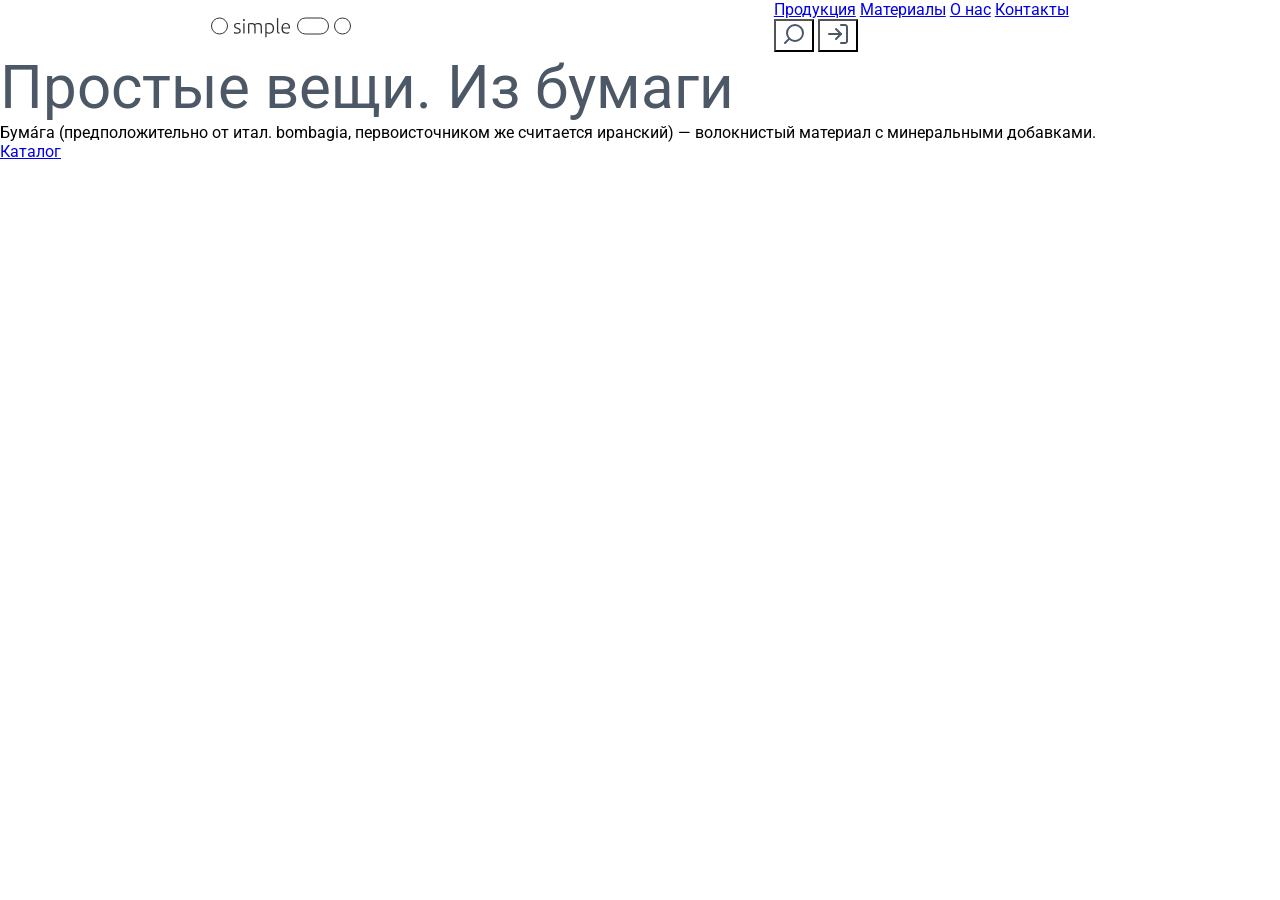
==== index.html @ f47d574d "laba2" ====
<!DOCTYPE html>
<html lang="ru">
<head>
    <meta charset="UTF-8">
    <meta name="viewport" content="width=device-width, initial-scale=1.0">
    <link rel="preconnect" href="https://fonts.googleapis.com">
    <link rel="preconnect" href="https://fonts.gstatic.com" crossorigin>
    <link href="https://fonts.googleapis.com/css2?family=Roboto:ital,wght@0,100..900;1,100..900&display=swap" rel="stylesheet">
    <link rel="stylesheet" href="style.css">
    <title>Simple</title>
</head>
<body>
    <header class="container">
        <img src="assets/simplelogo.svg" alt="Simple logo" class="header-logo">
        <div class="header-right">
            <div class="header-links">
                <a href="/">Продукция</a>
                <a href="/">Материалы</a>            
                <a href="/">О нас</a>            
                <a href="/">Контакты</a>
            </div>
            <div class="header-buttons">
                <button class="header-button">
                    <span>
                        <img src="assets/Search.svg" alt="search">
                    </span>
                </button>
                <button class="header-button">
                    <span>
                        <img src="assets/log_in.svg" alt="Log in">
                    </span>
                </button>                
            </div>
        </div>  
    </header>

    <main>
        <section class="bumaga">
            <div class="bumaga-left">
                <h1>Простые вещи. Из бумаги</h1>
                <p class="bumaga-left-text">Бума́га (предположительно от итал. bombagia, первоисточником же считается иранский) — волокнистый материал с минеральными добавками. </p>
                <a href="/">Каталог</a>
            </div>

        </section>
    </main>
</body>
</html>
---- style.css ----
* {
    font-family: "Roboto", sans-serif;
    margin: 0 auto;
    font-weight: 400;
    background-color: #FFFFFF;
}


h1 {
    font-size: 60px;
    color: #4C5866;
}

h4 {
    font-size: 18px;
    font-weight: 500;
}

h2 {
    font-size: 40px;
}

h3 {
    font-size: 30px;
}

/*header*/

.header-logo{

}

.container{
    display: flex;
    align-items: center;
    justify-content: space-between;
}

.bumaga-left-text{
    
}
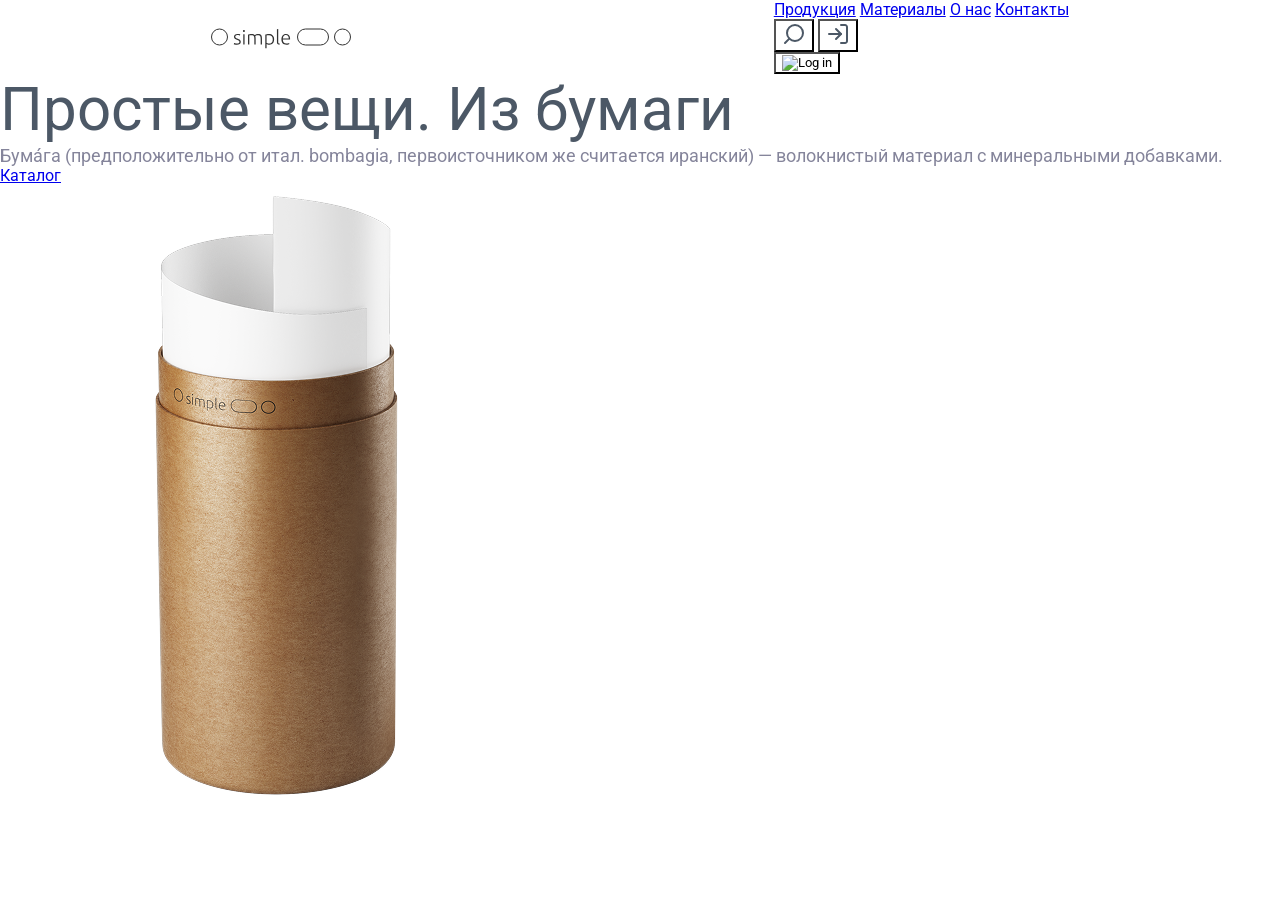
==== commit ef6ceaa6: "fgznrtsgfh" ====
--- a/index.html
+++ b/index.html
@@ -31,6 +31,11 @@
                     </span>
                 </button>                
             </div>
+            <button class="header-mobile-button">
+                <span>
+                    <img src="assets/list.svg" alt="Log in">
+                </span>                
+            </button>
         </div>  
     </header>
 
@@ -38,8 +43,11 @@
         <section class="bumaga">
             <div class="bumaga-left">
                 <h1>Простые вещи. Из бумаги</h1>
-                <p class="bumaga-left-text">Бума́га (предположительно от итал. bombagia, первоисточником же считается иранский) — волокнистый материал с минеральными добавками. </p>
+                <p class="bumaga-left-text text">Бума́га (предположительно от итал. bombagia, первоисточником же считается иранский) — волокнистый материал с минеральными добавками. </p>
                 <a href="/">Каталог</a>
+            </div>
+            <div class="bumaga-right">
+                <img src="assets/chmobumaga.png" alt="svertok">
             </div>
 
         </section>
--- a/style.css
+++ b/style.css
@@ -3,9 +3,13 @@
     margin: 0 auto;
     font-weight: 400;
     background-color: #FFFFFF;
+
 }
 
-
+.text{
+    font-size: 18px;
+    color: #85859B;        
+}
 h1 {
     font-size: 60px;
     color: #4C5866;
@@ -37,5 +41,5 @@
 }
 
 .bumaga-left-text{
-    
+
 }
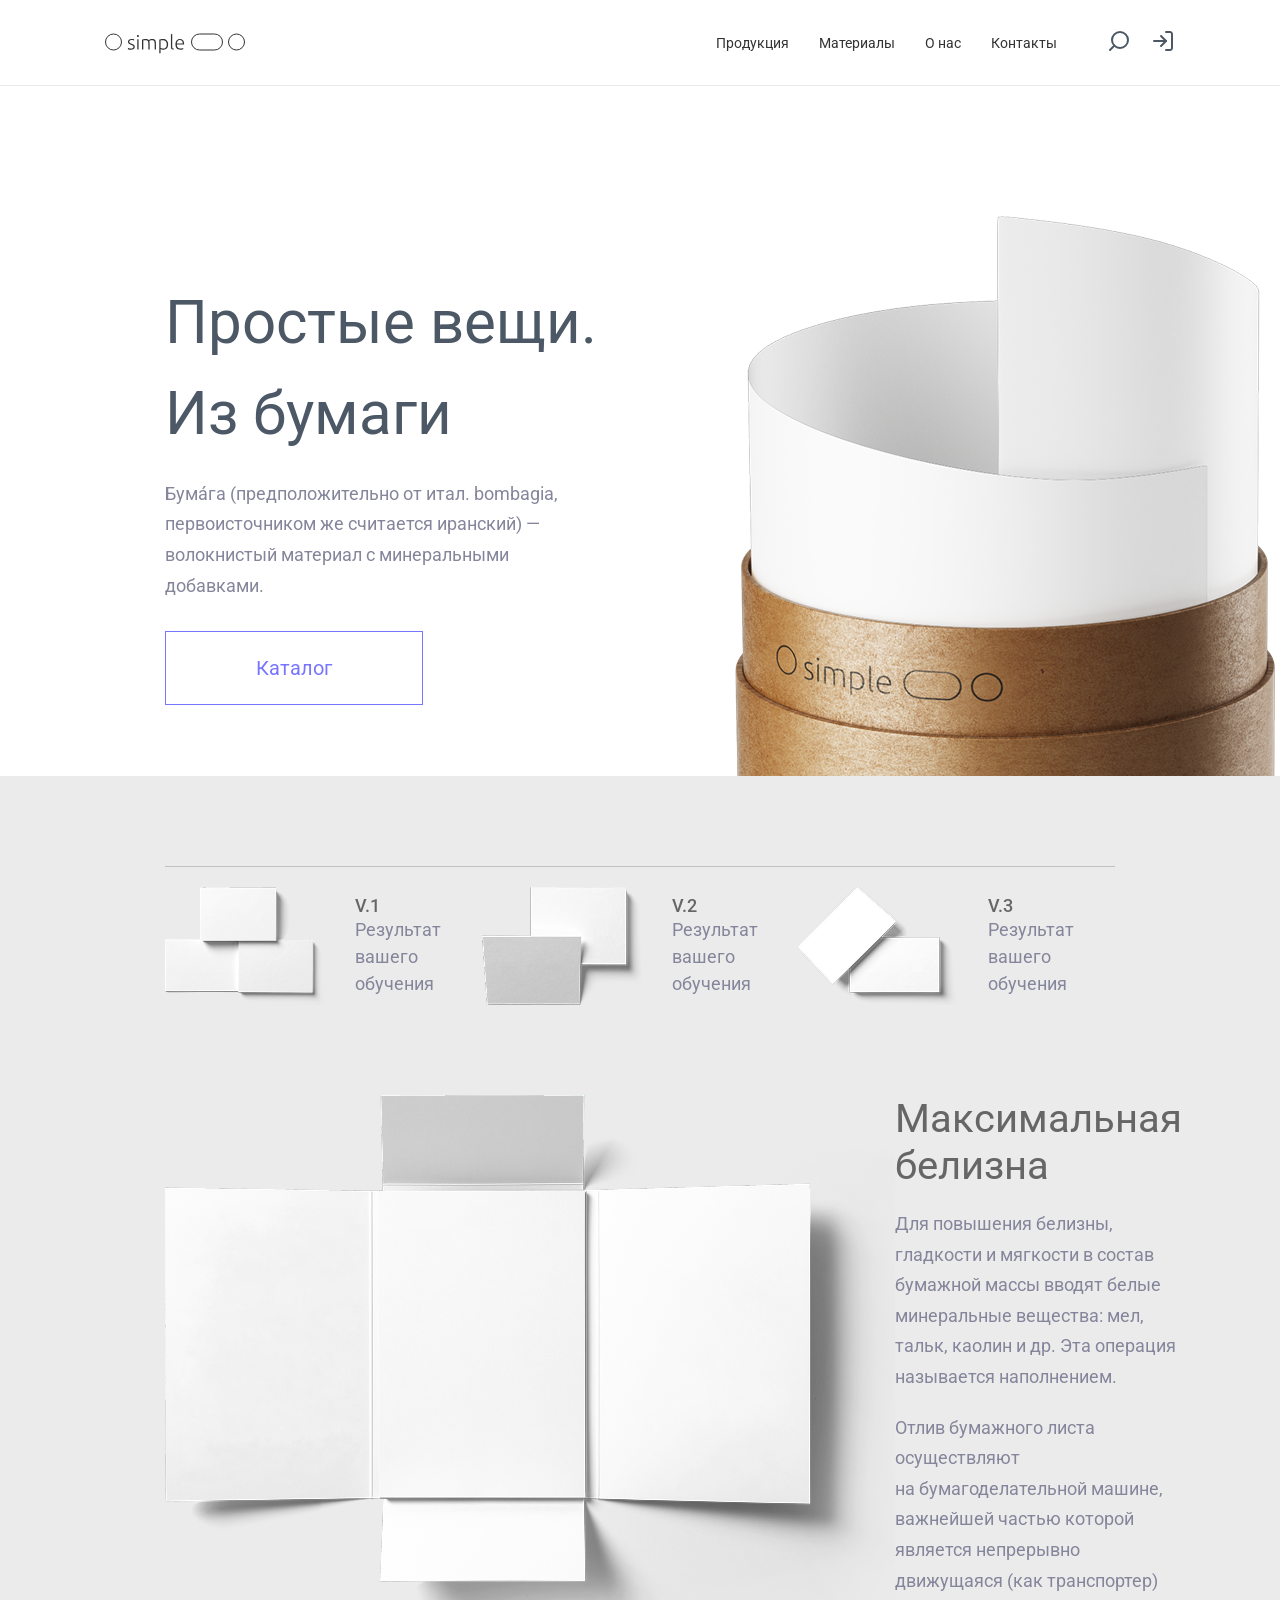
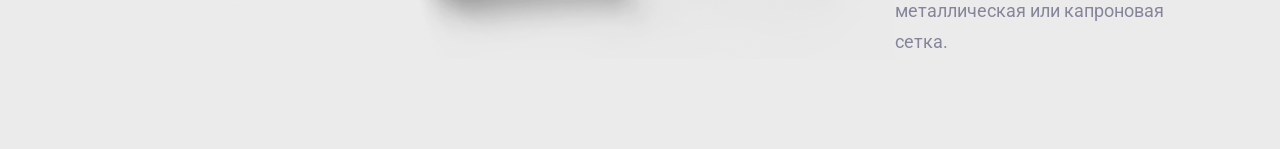
==== commit f6d59c54: "gfhfffjg" ====
--- a/index.html
+++ b/index.html
@@ -10,46 +10,78 @@
     <title>Simple</title>
 </head>
 <body>
-    <header class="container">
-        <img src="assets/simplelogo.svg" alt="Simple logo" class="header-logo">
-        <div class="header-right">
-            <div class="header-links">
-                <a href="/">Продукция</a>
-                <a href="/">Материалы</a>            
-                <a href="/">О нас</a>            
-                <a href="/">Контакты</a>
-            </div>
-            <div class="header-buttons">
-                <button class="header-button">
-                    <span>
-                        <img src="assets/Search.svg" alt="search">
-                    </span>
+    <header>
+        <div class="header container">
+            <img src="assets/simplelogo.svg" alt="Simple logo" class="header-logo">
+            <div class="header-right">
+                <nav class="header-links">
+                    <ul class="header-links-list">
+                        <li class="header-link"><a href="/">Продукция</a></li>
+                        <li class="header-link"><a href="/">Материалы</a> </li>           
+                        <li class="header-link"><a href="/">О нас</a></li>            
+                        <li class="header-link"><a href="/">Контакты</a> </li>                   
+                    </ul>
+                </nav>
+                <div class="header-buttons">
+                    <button class="header-button">
+                        <span><img src="assets/Search.svg" alt="search"></span>
+                    </button>
+                    <button class="header-button">
+                        <span><img src="assets/log_in.svg" alt="Log in"></span>
+                    </button>                
+                </div>
+                <button class="header-mobile-button">
+                    <span><img src="assets/list.svg" alt="Menu"></span>                
                 </button>
-                <button class="header-button">
-                    <span>
-                        <img src="assets/log_in.svg" alt="Log in">
-                    </span>
-                </button>                
-            </div>
-            <button class="header-mobile-button">
-                <span>
-                    <img src="assets/list.svg" alt="Log in">
-                </span>                
-            </button>
-        </div>  
+            </div>              
+        </div>
+
     </header>
 
     <main>
         <section class="bumaga">
             <div class="bumaga-left">
-                <h1>Простые вещи. Из бумаги</h1>
+                <h1>Простые вещи.<br> Из бумаги</h1>
                 <p class="bumaga-left-text text">Бума́га (предположительно от итал. bombagia, первоисточником же считается иранский) — волокнистый материал с минеральными добавками. </p>
-                <a href="/">Каталог</a>
+                <a href="/" class="fiol-button">Каталог</a>
             </div>
-            <div class="bumaga-right">
-                <img src="assets/chmobumaga.png" alt="svertok">
+            <div class="bumaga-right"></div>
+        </section>
+        <section class="belizna">
+            <div class="belizna-container">
+                <div class="belizna-results">
+                    <div class="belizna-result">
+                        <img src="assets/belizna_v1.png" alt="v1">
+                        <div class="belizna-result-text-block">
+                            <h4>V.1</h4>
+                            <p class="belizna-result-text text">Результат вашего обучения</p>
+                        </div>
+                    </div>
+                    <div class="belizna-result">
+                        <img src="assets/belizna_v2.png" alt="v2">
+                        <div class="belizna-result-text-block">
+                            <h4>V.2</h4>
+                            <p class="belizna-result-text text">Результат вашего обучения</p>
+                        </div>
+                    </div>                
+                    <div class="belizna-result">
+                        <img src="assets/belizna_v3.png" alt="v3">
+                        <div class="belizna-result-text-block">
+                            <h4>V.3</h4>
+                            <p class="belizna-result-text text">Результат вашего обучения</p>
+                        </div>
+                    </div>                    
+                </div>
+                <div class="belizna-bottom">
+                    <img src="assets/big_belizna.png" alt="folder">
+                    <div class="belizna-bottom-text-block">
+                        <h2>Максимальная белизна</h2>
+                        <p class="belizna-bottom-text text">Для повышения белизны, гладкости и мягкости в состав бумажной массы вводят белые минеральные вещества: мел, тальк, каолин и др. Эта операция называется наполнением.<br>
+                                                            Отлив бумажного листа осуществляют на бумагоделательной машине, важнейшей частью которой является непрерывно движущаяся (как транспортер) металлическая или капроновая сетка.
+                        </p>
+                    </div>
+                </div>
             </div>
-
         </section>
     </main>
 </body>
--- a/style.css
+++ b/style.css
@@ -1,14 +1,26 @@
 * {
     font-family: "Roboto", sans-serif;
-    margin: 0 auto;
     font-weight: 400;
-    background-color: #FFFFFF;
-
-}
-
+    box-sizing: border-box;
+    padding: 0;
+    margin: 0;
+}
+
+
+body {
+    background-color: #FFFFFF;    
+    overflow-x: hidden;
+}
+button{
+    cursor: pointer;
+}
 .text{
     font-size: 18px;
-    color: #85859B;        
+    color: #85859B;
+    line-height: 1.7;   
+}
+h1, h2, h3, h4{
+    color: #666666
 }
 h1 {
     font-size: 60px;
@@ -28,18 +40,350 @@
     font-size: 30px;
 }
 
+@media (max-width: 1110px) {
+    h1 {
+        font-size: 50px;
+    }
+
+    h4 {
+        font-size: 18px;
+        font-weight: 500;
+    }
+
+    h2 {
+        font-size: 30px;
+    }
+
+    h3 {
+        font-size: 30px;
+    }    
+}
+
+
+@media (max-width: 768px){
+    h1 {
+        font-size: 30px;
+    }
+
+    h4 {
+        font-size: 16px;
+    }
+
+    h2 {
+        font-size: 24px;
+    }
+
+    h3 {
+        font-size: 24px;
+    }
+    .text{
+        font-size: 16px;      
+    }
+}
+
 /*header*/
 
-.header-logo{
-
-}
-
-.container{
-    display: flex;
-    align-items: center;
-    justify-content: space-between;
+header {
+    width: 100%;
+    background-color: #ffffff;
+    border-bottom: 1px solid #EAEAEA; 
+}
+
+.header.container {
+    max-width: 1110px;
+    width: 100%;
+    margin: 0 auto;
+    padding: 29px 20px;
+    display: flex;
+    justify-content: space-between;
+    align-items: center;
+}
+
+.header-right {
+    display: flex;
+    align-items: center;
+    gap: 50px;
+}
+
+.header-links-list {
+    display: flex;
+    list-style: none;
+    gap: 30px;
+}
+
+.header-link a {
+    text-decoration: none;
+    color: #333333;
+    font-size: 14px;
+}
+
+.header-buttons {
+    display: flex;
+    gap: 20px;
+}
+
+.header-button, 
+.header-mobile-button {
+    background: none;
+    border: none;
+    padding: 0;
+}
+
+.header-mobile-button {
+    display: none;
+}
+
+
+
+
+@media (max-width: 1110px) {
+
+    .header.container {
+        display: grid;
+        grid-template-columns: 1fr; 
+        padding: 0;
+        gap: 0;
+    }
+
+    .header-logo {
+        grid-row: 1;
+        justify-self: start; 
+        padding: 15px 20px;
+    }
+
+    .header-right {
+        display: grid;
+        grid-template-columns: 1fr;
+        width: 100%;
+        gap: 0;
+    }
+    .header-buttons {
+        grid-row: 1;
+        position: absolute;
+        right: 20px;
+        top: 15px;
+        background: transparent;
+    }
+
+    .header-links {
+        grid-row: 2;
+        width: 100%;
+        padding: 15px 20px;
+        border-top: 1px solid #EAEAEA; 
+        border-bottom: 1px solid #EAEAEA; 
+    }
+
+    .header-links-list {
+        width: 100%;
+        display: flex;
+        justify-content: space-between; 
+        gap: 0; 
+    }
+}
+
+
+@media (max-width: 768px){
+    .header.container {
+        display: flex;
+        flex-direction: column;
+        padding: 0;
+        width: 100%;
+        max-width: 100%;
+    }
+
+    .header-logo {
+        display: block;
+        max-width: 140px;
+        width: 100%;
+        height: auto;
+        padding: 0;
+        margin: 15px auto;
+    }
+
+    .header-right {
+        display: flex;
+        width: 100%;
+        padding: 12px 20px; 
+        justify-content: space-between; 
+        align-items: center;
+        box-sizing: border-box;
+        border-top: 1px solid #EAEAEA; 
+        border-bottom: 1px solid #EAEAEA; 
+    }
+
+    .header-links {
+        display: none;
+    }
+
+    .header-mobile-button {
+        display: block;
+        order: 1; 
+    }
+
+    .header-buttons {
+        position: static;
+        display: flex;
+        gap: 20px;
+        order: 2;
+    }
+}
+
+.bumaga {
+    display: flex;
+    align-items: center;
+    justify-content: space-between;
+    max-width: 1440px;
+    margin: 0 auto;
+    padding: 130px 165px 0 165px;
+}
+
+.bumaga-left {
+    flex-shrink: 0;
+    max-width: 445px;
+    width: 100%;
+    display: flex;
+    flex-direction: column;
+    margin-right: 125px;
+}
+
+.bumaga-left h1{
+    margin-bottom: 30px;
+}
+
+h1 {
+    margin-bottom: 30px;
+}
+.fiol-button{
+    display: inline-block;
+    padding: 24px 90px;
+    border: 1px solid #7875FE;
+    color: #7875FE;
+    text-decoration: none;
+    font-size: 20px;
+    align-self: flex-start;
+}
+
+.bumaga-right {
+    width: 540px;
+    height: 560px;
+    flex-shrink: 0;
+    
+    background-image: url('assets/chmo.png');
 }
 
 .bumaga-left-text{
-
-}+    margin-bottom: 30px;
+}
+
+@media (max-width: 1110px) {
+    .bumaga {
+        max-width: 1110px;
+        padding: 60px 40px 0 40px;
+    }
+    .bumaga-left{
+        margin-right: 30px;
+    }
+    .bumaga-right{
+        width: 270px;
+        height: 410px;
+        background-size: 100%;
+    }
+}
+
+/*@media (max-width: 768px) {
+    .bumaga-right{
+        display: none;
+    }
+    .bumaga-left-text{
+        font-size: 14px;
+        margin: 15px 0 15px 0;
+
+    }
+    .bumaga .fiol-button{
+        width: 75%
+    }*/
+    
+.belizna{
+    background-color: #EBEBEB;
+    padding: 90px 165px;
+}
+
+.belizna-results{
+    display: flex;
+    align-items: center;
+    justify-content: space-between;
+    margin-bottom: 90px;
+}
+
+.belizna-result{
+    max-width: 350px;
+    width: 100%;
+    display: flex;
+    align-items: center;
+    justify-content: space-between;
+    padding-top: 20px;
+    border-top: 1px solid #C0C0C0;
+}
+
+.belizna-result-text-block{
+    margin-left: 30px;
+}
+
+.belizna-result-text{
+    line-height: 1.5
+}
+
+.belizna-bottom{
+    display: flex;
+    align-items: flex-start;
+    justify-content: space-between;
+}
+
+br {
+    content: "";
+    display: block;
+    margin-bottom: 20px;
+}
+
+.belizna-bottom-text-block h2{
+    margin-bottom: 20px;
+}
+
+.belizna-bottom-text-block{
+    width: 350px;
+}
+
+@media (max-width: 1110px) {
+    .belizna-result{
+        width: 210px;
+        flex-direction: column;        
+    }
+    .belizna-bottom img{
+        width: 50%;
+    }
+    .belizna{
+        padding: 60px 40px;
+    }
+}
+
+@media (max-width: 768px) {
+    .belizna-results{
+        flex-direction: column;
+    }
+    .belizna-result{
+        flex-direction: row;
+        width: 290px;
+    }
+    .belizna-result-text{
+        font-size: 16px;
+    }
+    .belizna-result img{
+        width: 80%;
+    }
+    .belizna-bottom img{
+        width: 40%;
+    }    
+    .belizna{
+        padding: 60px 15px;
+    }
+}
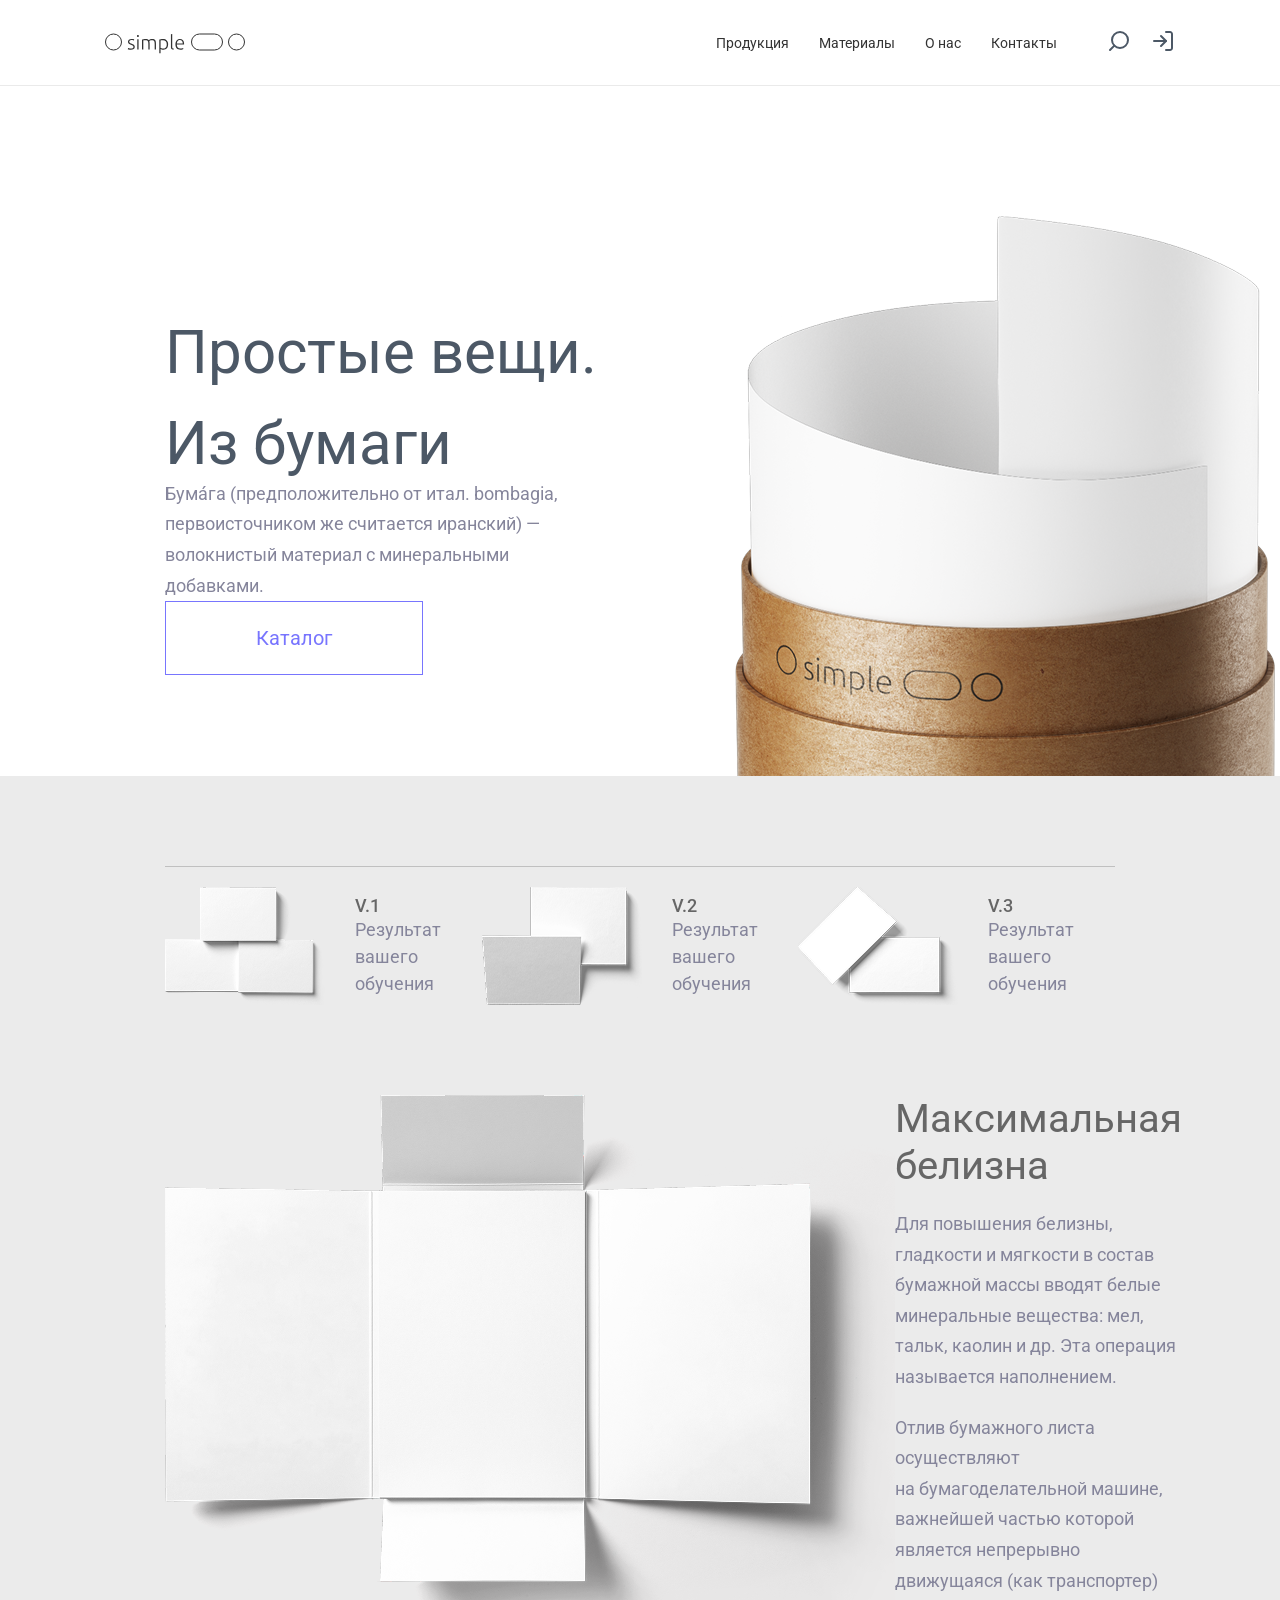
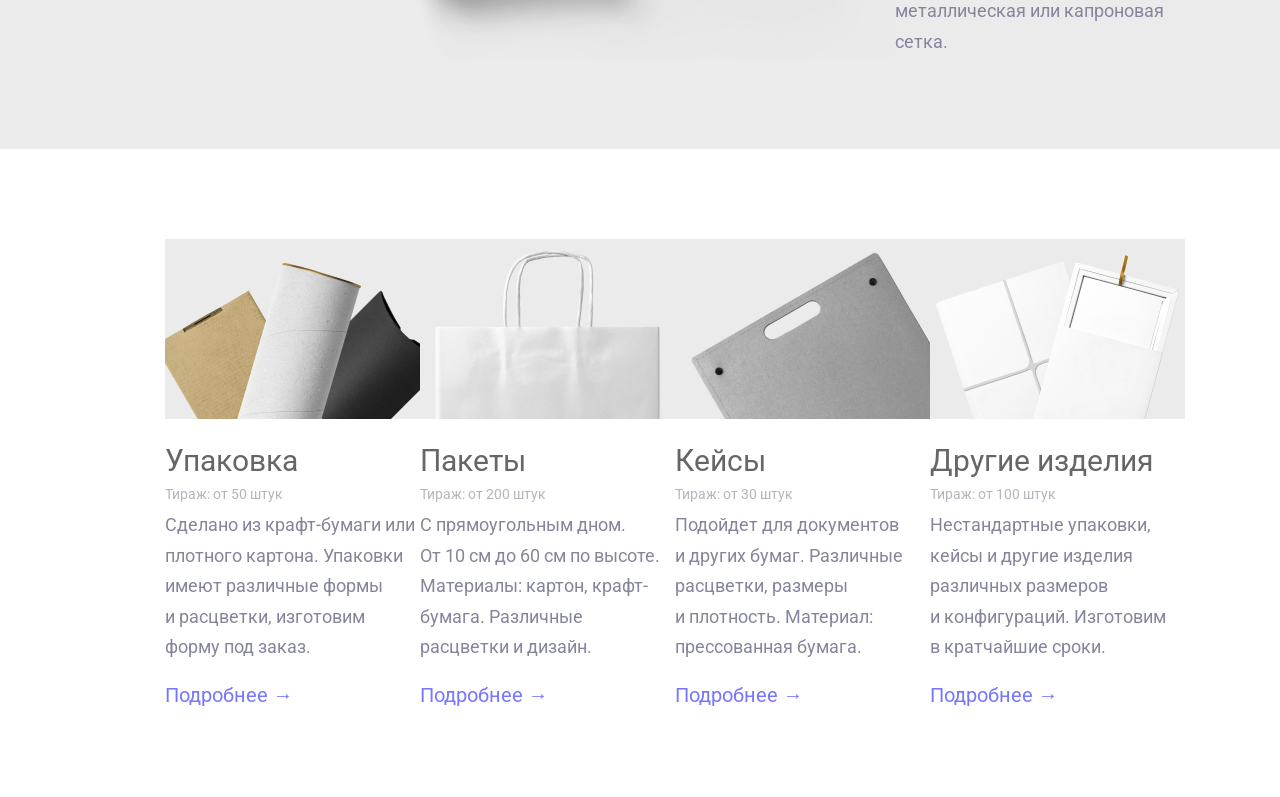
==== commit 3aed6c4f: "ergewhw" ====
--- a/index.html
+++ b/index.html
@@ -83,6 +83,56 @@
                 </div>
             </div>
         </section>
+        <section class="products">
+            <div class="product">
+                <img src="assets/product1.png" alt="Upakovka">
+                <h3>Упаковка</h3>
+                <span class="product-tirage">Тираж: от 50 штук</span>
+                <p class="product-text text">
+                    Сделано из крафт-бумаги или плотного картона. Упаковки имеют различные формы и расцветки, изготовим форму под заказ.
+                </p>
+                <a href="#" class="podrobnee">
+                    <span>Подробнее</span>
+                    <span class="arrow">&rarr;</span> 
+                </a>
+            </div>
+            <div class="product">
+                <img src="assets/product2.png" alt="Paket">
+                <h3>Пакеты</h3>
+                <span class="product-tirage">Тираж: от 200 штук</span>
+                <p class="product-text text">
+                    С прямоугольным дном. От 10 см до 60 см по высоте. Материалы: картон, крафт-бумага. Различные расцветки и дизайн.
+                </p>
+                <a href="#" class="podrobnee">
+                    <span>Подробнее</span>
+                    <span class="arrow">&rarr;</span> 
+                </a>
+            </div>
+            <div class="product">
+                <img src="assets/product3.png" alt="Cases">
+                <h3>Кейсы</h3>
+                <span class="product-tirage">Тираж: от 30 штук</span>
+                <p class="product-text text">
+                    Подойдет для документов и других бумаг. Различные расцветки, размеры и плотность. Материал: прессованная бумага.
+                </p>
+                <a href="#" class="podrobnee">
+                    <span>Подробнее</span>
+                    <span class="arrow">&rarr;</span> 
+                </a>
+            </div>
+            <div class="product">
+                <img src="assets/product4.png" alt="Drugie izdelia">
+                <h3>Другие изделия</h3>
+                <span class="product-tirage">Тираж: от 100 штук</span>
+                <p class="product-text text">
+                    Нестандартные упаковки, кейсы и другие изделия различных размеров и конфигураций. Изготовим в кратчайшие сроки.
+                </p>
+                <a href="#" class="podrobnee">
+                    <span>Подробнее</span>
+                    <span class="arrow">&rarr;</span> 
+                </a>
+            </div>            
+        </section>
     </main>
 </body>
 </html>
--- a/style.css
+++ b/style.css
@@ -14,6 +14,17 @@
 button{
     cursor: pointer;
 }
+
+.fiol-button{
+    padding: 24px 90px;
+    border: 1px solid #7875FE;
+    color: #7875FE;
+    text-decoration: none;
+    font-size: 20px;
+    display: flex;             
+    align-items: center;       
+    justify-content: center; 
+}
 .text{
     font-size: 18px;
     color: #85859B;
@@ -246,20 +257,8 @@
     margin-right: 125px;
 }
 
-.bumaga-left h1{
-    margin-bottom: 30px;
-}
-
-h1 {
-    margin-bottom: 30px;
-}
-.fiol-button{
-    display: inline-block;
-    padding: 24px 90px;
-    border: 1px solid #7875FE;
-    color: #7875FE;
-    text-decoration: none;
-    font-size: 20px;
+
+.bumaga-left .fiol-button{
     align-self: flex-start;
 }
 
@@ -272,7 +271,7 @@
 }
 
 .bumaga-left-text{
-    margin-bottom: 30px;
+    margin-bottom: 30px 0 30px 0;
 }
 
 @media (max-width: 1110px) {
@@ -290,19 +289,22 @@
     }
 }
 
-/*@media (max-width: 768px) {
+@media (max-width: 768px) {
+    .bumaga{
+        max-width: 768px;
+        padding: 50px 15px;
+    }
     .bumaga-right{
         display: none;
     }
     .bumaga-left-text{
         font-size: 14px;
-        margin: 15px 0 15px 0;
-
+        margin: 15px 0 20px 0;
     }
     .bumaga .fiol-button{
-        width: 75%
-    }*/
-    
+        width: 75%;
+    }
+}
 .belizna{
     background-color: #EBEBEB;
     padding: 90px 165px;
@@ -373,6 +375,7 @@
     .belizna-result{
         flex-direction: row;
         width: 290px;
+        margin-top: 20px;
     }
     .belizna-result-text{
         font-size: 16px;
@@ -387,3 +390,43 @@
         padding: 60px 15px;
     }
 }
+
+.products{
+    padding: 90px 165px;
+    display: flex;
+    align-items: center;
+    justify-content: space-between;
+    display: flex;
+    align-items: center;
+    justify-content: space-between;
+}
+
+.product{
+    width: 255px;
+}
+
+.product img{
+    margin-bottom: 20px;
+}
+
+.product-tirage{
+    display: block;
+    margin: 8px 0;
+    font-size: 14px;
+    color: #b5b5bd;
+}
+
+.product-text{
+    margin-bottom: 20px;
+}
+
+.podrobnee{
+    color: #7875FE;
+    text-decoration: none;
+    font-size: 20px;
+}
+
+@media (max-width: 1110px) {
+    
+}
+
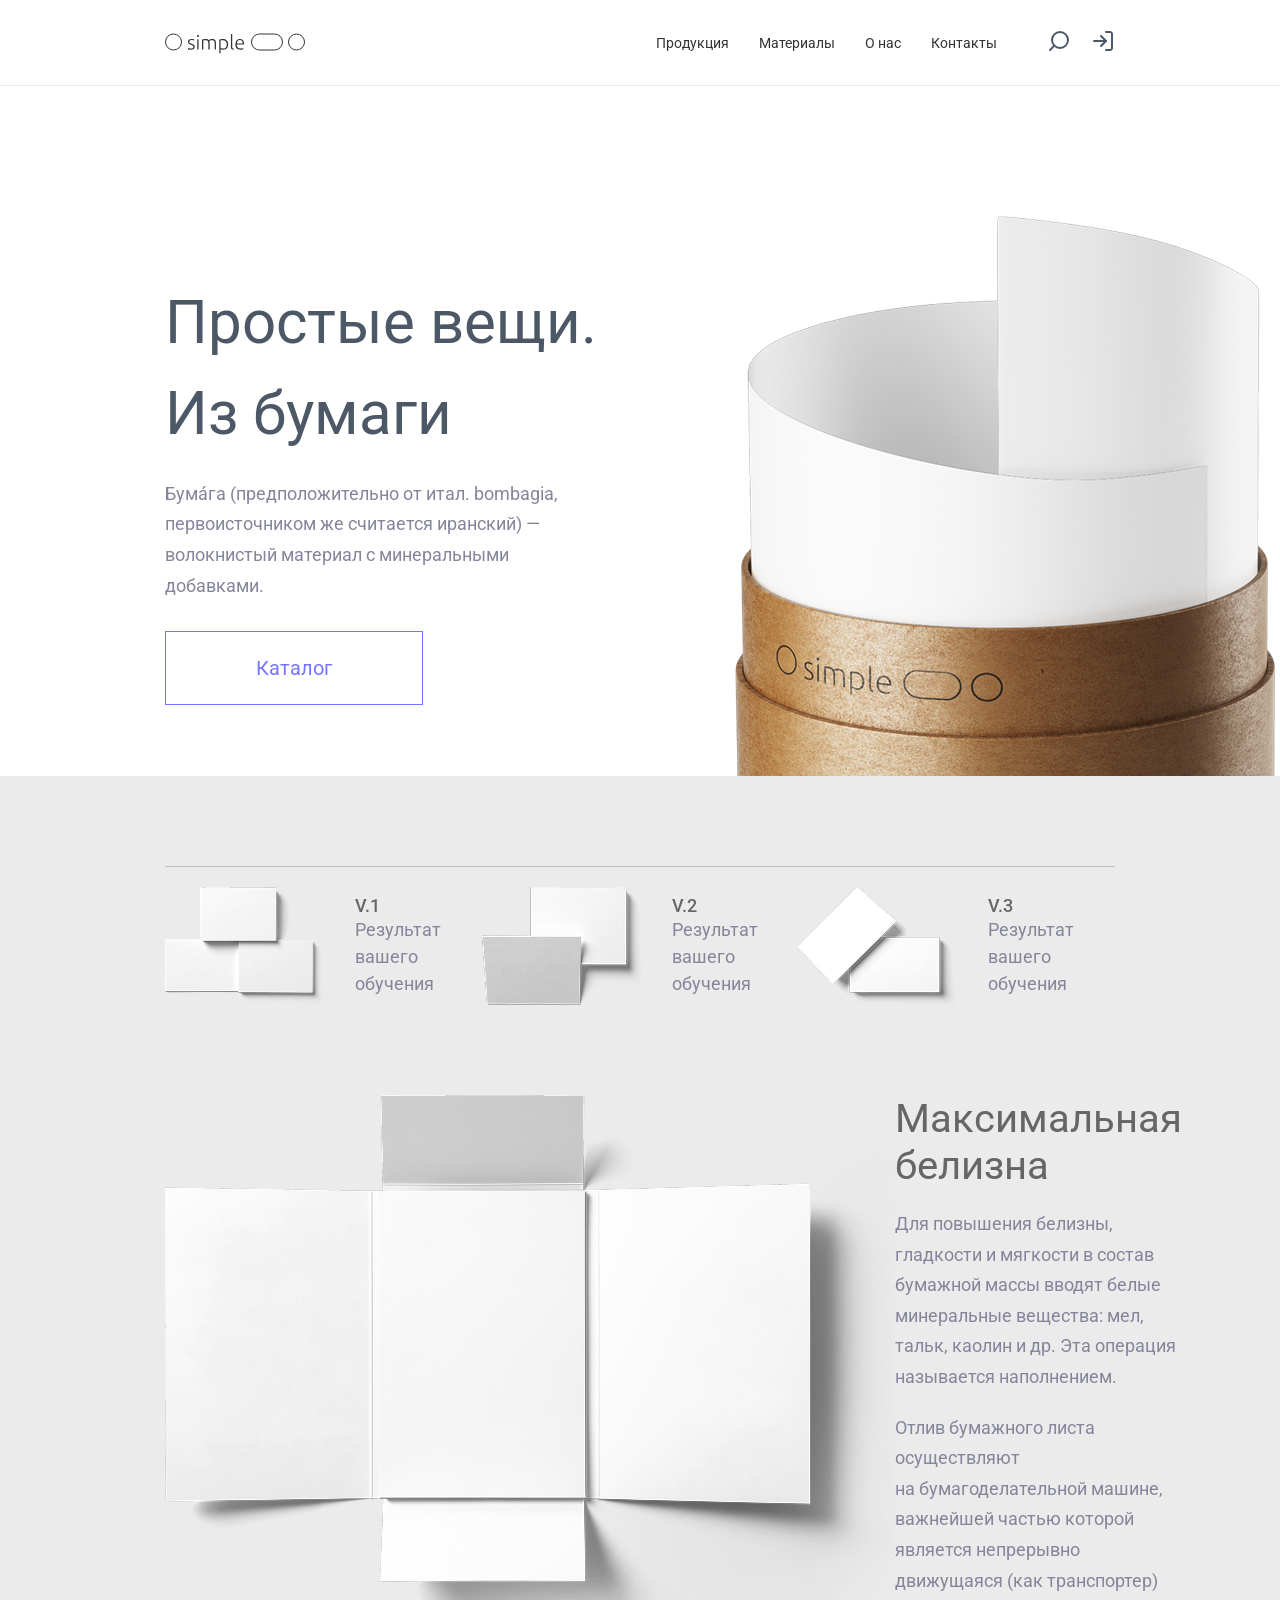
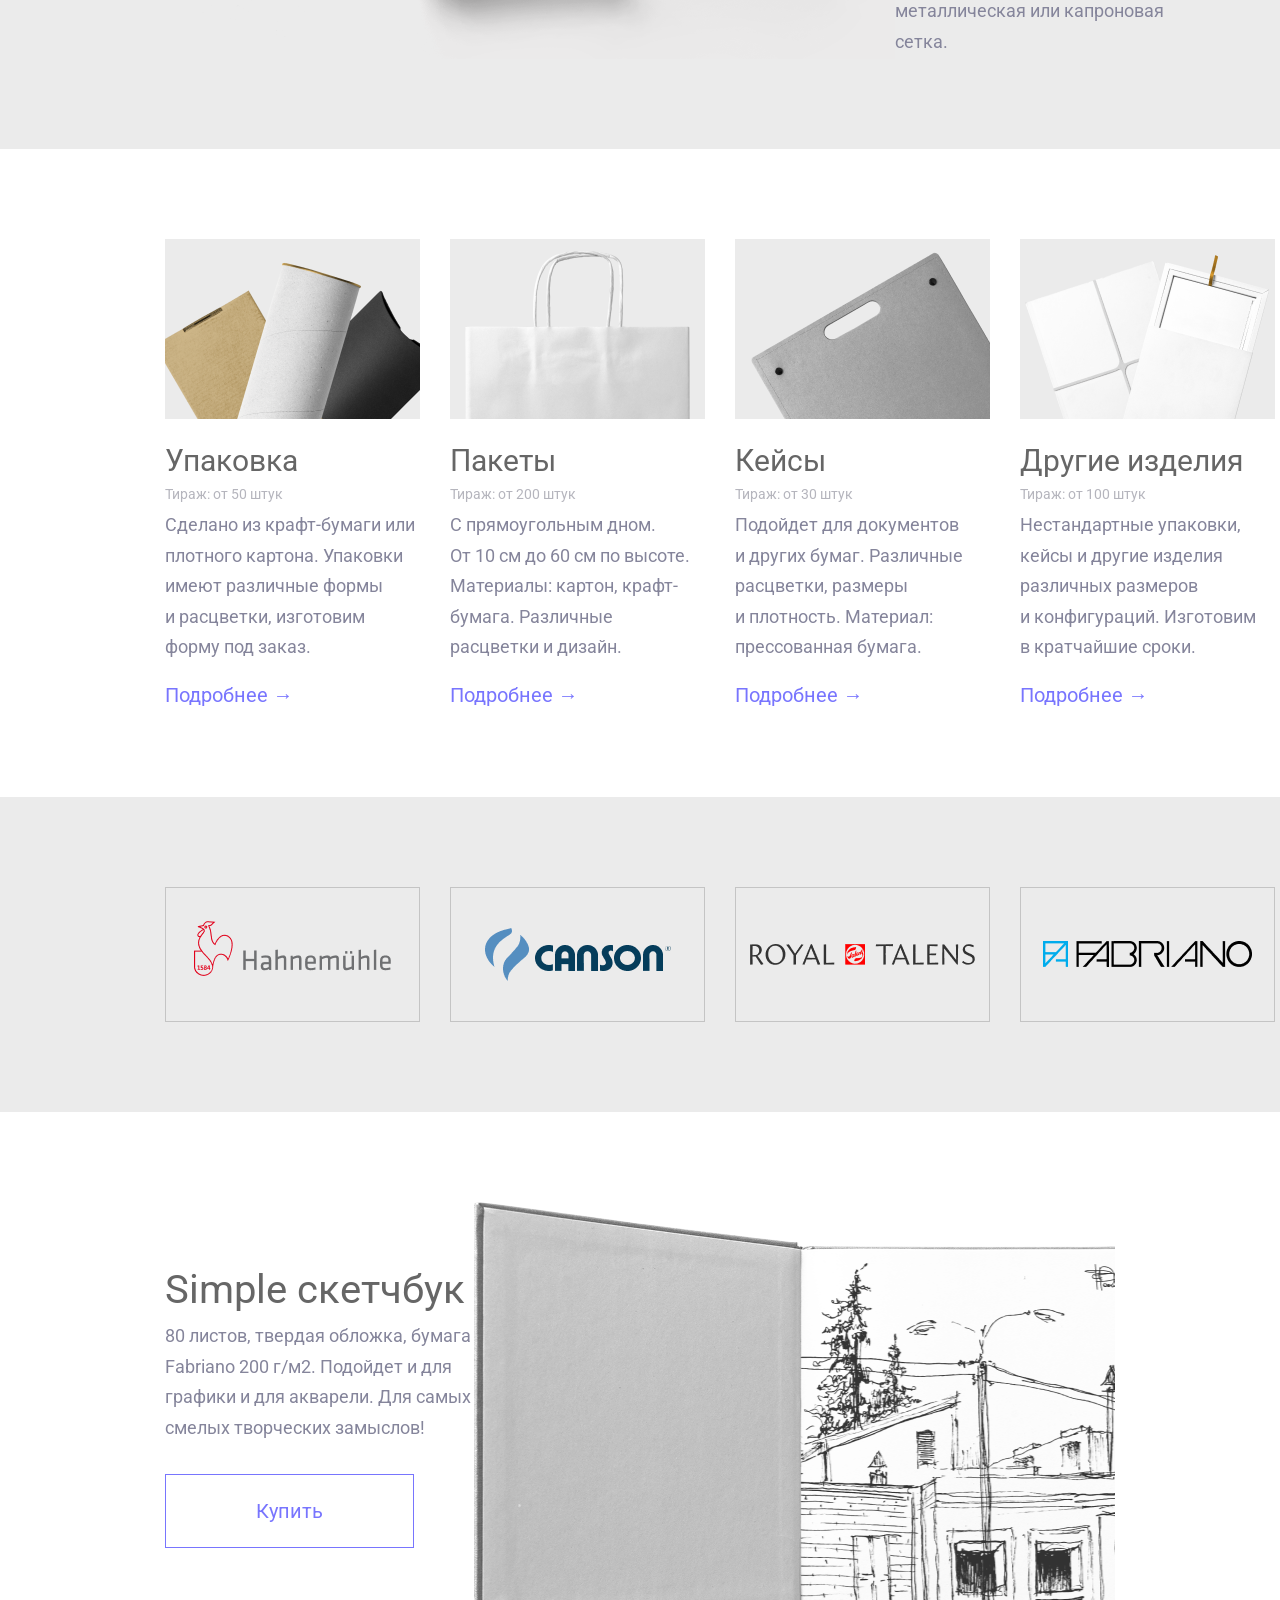
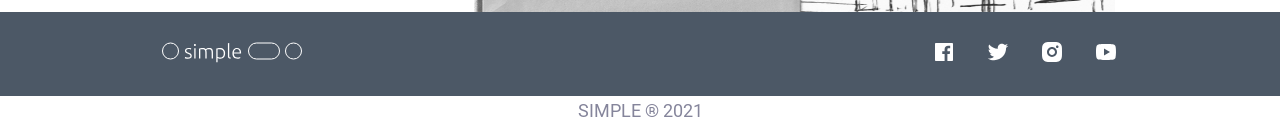
==== commit 90473689: "vfddvav" ====
--- a/index.html
+++ b/index.html
@@ -11,7 +11,7 @@
 </head>
 <body>
     <header>
-        <div class="header container">
+        <div class="header-container">
             <img src="assets/simplelogo.svg" alt="Simple logo" class="header-logo">
             <div class="header-right">
                 <nav class="header-links">
@@ -84,55 +84,101 @@
             </div>
         </section>
         <section class="products">
-            <div class="product">
-                <img src="assets/product1.png" alt="Upakovka">
-                <h3>Упаковка</h3>
-                <span class="product-tirage">Тираж: от 50 штук</span>
-                <p class="product-text text">
-                    Сделано из крафт-бумаги или плотного картона. Упаковки имеют различные формы и расцветки, изготовим форму под заказ.
+            <div class="products-top">
+                <div class="product">
+                    <img src="assets/product1.png" alt="Upakovka">
+                    <h3>Упаковка</h3>
+                    <span class="product-tirage">Тираж: от 50 штук</span>
+                    <p class="product-text text">
+                        Сделано из крафт-бумаги или плотного картона. Упаковки имеют различные формы и расцветки, изготовим форму под заказ.
+                    </p>
+                    <a href="#" class="podrobnee">
+                        <span>Подробнее</span>
+                        <span class="arrow">&rarr;</span> 
+                    </a>
+                </div>
+                <div class="product product-right">
+                    <img src="assets/product2.png" alt="Paket">
+                    <h3>Пакеты</h3>
+                    <span class="product-tirage">Тираж: от 200 штук</span>
+                    <p class="product-text text">
+                        С прямоугольным дном. От 10 см до 60 см по высоте. Материалы: картон, крафт-бумага. Различные расцветки и дизайн.
+                    </p>
+                    <a href="#" class="podrobnee">
+                        <span>Подробнее</span>
+                        <span class="arrow">&rarr;</span> 
+                    </a>
+                </div>                
+            </div>
+            <div class="products-bottom">
+                <div class="product">
+                    <img src="assets/product3.png" alt="Cases">
+                    <h3>Кейсы</h3>
+                    <span class="product-tirage">Тираж: от 30 штук</span>
+                    <p class="product-text text">
+                        Подойдет для документов и других бумаг. Различные расцветки, размеры и плотность. Материал: прессованная бумага.
+                    </p>
+                    <a href="#" class="podrobnee">
+                        <span>Подробнее</span>
+                        <span class="arrow">&rarr;</span> 
+                    </a>
+                </div>
+                <div class="product product-right">
+                    <img src="assets/product4.png" alt="Drugie izdelia">
+                    <h3>Другие изделия</h3>
+                    <span class="product-tirage">Тираж: от 100 штук</span>
+                    <p class="product-text text">
+                        Нестандартные упаковки, кейсы и другие изделия различных размеров и конфигураций. Изготовим в кратчайшие сроки.
+                    </p>
+                    <a href="#" class="podrobnee">
+                        <span>Подробнее</span>
+                        <span class="arrow">&rarr;</span> 
+                    </a>
+                </div>                            
+            </div>
+        </section>
+        <section class="partners">
+            <div class="partners-container">
+                <img src="assets/hahnemuhle.png" alt="Hahnemuhle">
+                <img src="assets/canson.png" alt="Canson">
+                <img src="assets/royal_talens.png" alt="Royal Talens">
+                <img src="assets/fabriano.png" alt="Fabriano">                
+            </div>
+        </section>
+        <section class="sketchbook">
+            <div class="sketchbook-left">
+                <h2>Simple скетчбук</h2>
+                <p class="sketchbook-text text">
+                    80 листов, твердая обложка, бумага  Fabriano 200 г/м2. Подойдет и для графики и для акварели. Для самых смелых творческих замыслов!
                 </p>
-                <a href="#" class="podrobnee">
-                    <span>Подробнее</span>
-                    <span class="arrow">&rarr;</span> 
+                <a href="/" class="fiol-button">Купить</a>
+            </div>
+            <div class="sketchbook-right"></div>
+        </section>
+    </main>
+    <footer>
+        <div class="footer-top">
+            <div class="footer-top-right">
+                <img src="assets/white_simplelogo.svg" alt="Simple logo">
+            </div>
+            <div class="footer-top-left">
+                <a href="https://www.facebook.com/?locale=ru_RU">
+                    <img src="assets/facebook.svg" alt="Facebook">
                 </a>
-            </div>
-            <div class="product">
-                <img src="assets/product2.png" alt="Paket">
-                <h3>Пакеты</h3>
-                <span class="product-tirage">Тираж: от 200 штук</span>
-                <p class="product-text text">
-                    С прямоугольным дном. От 10 см до 60 см по высоте. Материалы: картон, крафт-бумага. Различные расцветки и дизайн.
-                </p>
-                <a href="#" class="podrobnee">
-                    <span>Подробнее</span>
-                    <span class="arrow">&rarr;</span> 
+                <a href="https://x.com/?lang=ru">
+                    <img src="assets/twitter.svg" alt="Twitter">
                 </a>
-            </div>
-            <div class="product">
-                <img src="assets/product3.png" alt="Cases">
-                <h3>Кейсы</h3>
-                <span class="product-tirage">Тираж: от 30 штук</span>
-                <p class="product-text text">
-                    Подойдет для документов и других бумаг. Различные расцветки, размеры и плотность. Материал: прессованная бумага.
-                </p>
-                <a href="#" class="podrobnee">
-                    <span>Подробнее</span>
-                    <span class="arrow">&rarr;</span> 
+                <a href="https://www.instagram.com/">
+                    <img src="assets/instagram.svg" alt="Instagram">
                 </a>
-            </div>
-            <div class="product">
-                <img src="assets/product4.png" alt="Drugie izdelia">
-                <h3>Другие изделия</h3>
-                <span class="product-tirage">Тираж: от 100 штук</span>
-                <p class="product-text text">
-                    Нестандартные упаковки, кейсы и другие изделия различных размеров и конфигураций. Изготовим в кратчайшие сроки.
-                </p>
-                <a href="#" class="podrobnee">
-                    <span>Подробнее</span>
-                    <span class="arrow">&rarr;</span> 
+                <a href="https://www.youtube.com/">
+                    <img src="assets/youtube.svg" alt="Youtube">
                 </a>
             </div>            
-        </section>
-    </main>
+        </div>
+        <div class="footer-bottom">
+            <span class="footer-bottom-text text">SIMPLE ® 2021</span>
+        </div>
+    </footer>
 </body>
 </html>
--- a/style.css
+++ b/style.css
@@ -21,9 +21,16 @@
     color: #7875FE;
     text-decoration: none;
     font-size: 20px;
-    display: flex;             
+    display: inline-flex;             
     align-items: center;       
     justify-content: center; 
+}
+
+@media (max-width: 767px) {
+    .fiol-button{
+        padding: 15px 38px;
+        font-size: 18px
+    }
 }
 .text{
     font-size: 18px;
@@ -51,7 +58,7 @@
     font-size: 30px;
 }
 
-@media (max-width: 1110px) {
+@media (max-width: 1109px) {
     h1 {
         font-size: 50px;
     }
@@ -71,7 +78,7 @@
 }
 
 
-@media (max-width: 768px){
+@media (max-width: 767px){
     h1 {
         font-size: 30px;
     }
@@ -100,11 +107,11 @@
     border-bottom: 1px solid #EAEAEA; 
 }
 
-.header.container {
-    max-width: 1110px;
+.header-container {
+    max-width: 1440px;
     width: 100%;
     margin: 0 auto;
-    padding: 29px 20px;
+    padding: 29px 165px;
     display: flex;
     justify-content: space-between;
     align-items: center;
@@ -147,9 +154,9 @@
 
 
 
-@media (max-width: 1110px) {
-
-    .header.container {
+@media (max-width: 1109px) {
+
+    .header-container {
         display: grid;
         grid-template-columns: 1fr; 
         padding: 0;
@@ -193,8 +200,8 @@
 }
 
 
-@media (max-width: 768px){
-    .header.container {
+@media (max-width: 767px){
+    .header-container {
         display: flex;
         flex-direction: column;
         padding: 0;
@@ -271,10 +278,10 @@
 }
 
 .bumaga-left-text{
-    margin-bottom: 30px 0 30px 0;
-}
-
-@media (max-width: 1110px) {
+    margin: 30px 0 30px 0;
+}
+
+@media (max-width: 1109px) {
     .bumaga {
         max-width: 1110px;
         padding: 60px 40px 0 40px;
@@ -289,7 +296,7 @@
     }
 }
 
-@media (max-width: 768px) {
+@media (max-width: 767px) {
     .bumaga{
         max-width: 768px;
         padding: 50px 15px;
@@ -300,9 +307,6 @@
     .bumaga-left-text{
         font-size: 14px;
         margin: 15px 0 20px 0;
-    }
-    .bumaga .fiol-button{
-        width: 75%;
     }
 }
 .belizna{
@@ -355,7 +359,7 @@
     width: 350px;
 }
 
-@media (max-width: 1110px) {
+@media (max-width: 1109px) {
     .belizna-result{
         width: 210px;
         flex-direction: column;        
@@ -368,7 +372,7 @@
     }
 }
 
-@media (max-width: 768px) {
+@media (max-width: 767px) {
     .belizna-results{
         flex-direction: column;
     }
@@ -384,25 +388,36 @@
         width: 80%;
     }
     .belizna-bottom img{
-        width: 40%;
+        width: 290px;
     }    
     .belizna{
         padding: 60px 15px;
     }
+    .belizna-bottom{
+        flex-direction: column;
+    }
+    .belizna-bottom-text-block{
+        width: 290px;
+    }
 }
 
 .products{
     padding: 90px 165px;
     display: flex;
     align-items: center;
-    justify-content: space-between;
-    display: flex;
-    align-items: center;
-    justify-content: space-between;
-}
+}
+
+.products-top, .products-bottom{
+    display: flex;
+    justify-content: space-between;
+    align-items: center;
+}
+
+
 
 .product{
     width: 255px;
+    margin-right: 30px;
 }
 
 .product img{
@@ -426,7 +441,200 @@
     font-size: 20px;
 }
 
-@media (max-width: 1110px) {
-    
-}
-
+@media (max-width: 1109px) and (min-width: 768px) {
+    .product{
+        width: 330px;
+        margin-right: 30px;
+    }
+    .products{
+        justify-content: space-between;
+        flex-direction: column;
+        padding: 60px 39px;
+    }
+    .products-bottom{
+        align-items: flex-end;
+    }
+    .products-top{
+        align-items: flex-start;
+        margin-bottom: 60px;
+    }
+    .product-text{
+        width: 330px;
+        font-size: 18px;
+    }
+    .product-right{
+        margin-right: 0;
+    }
+}
+
+@media (max-width: 767px) {
+    .product{
+        width: 290px;
+        margin-bottom: 60px;
+    }
+
+    .product{
+        margin-right: 0;
+    }
+    .products{
+        padding: 60px 15px 0 15px;
+        flex-direction: column;
+    }
+    .products-top, .products-bottom{
+        flex-direction: column;
+        align-items: center;
+    }
+    .product-text{
+        font-size: 16px;
+    }
+}
+
+.partners{
+    background-color: #EBEBEB;
+    padding: 90px 0;
+}
+.partners-container{
+    display: flex;
+    justify-content: space-between;
+    align-items: center;
+    margin: 0 165px;
+}
+
+.partners img:not(:last-child){
+    margin-right: 30px;
+}
+
+@media (max-width: 1109px) {
+    .partners-container{
+        padding: 0;
+        max-width: 690px;
+        margin: 0;
+    }
+    .partners{
+        padding: 60px 40px;
+    }
+    .partners-container img{
+        width: 150px;
+    }
+}
+
+@media (max-width: 767px) {
+    .partners{
+        overflow-x: auto;
+        -webkit-overflow-scrolling: touch;        
+    }
+}
+
+.sketchbook{
+    display: flex;
+    align-items: center;
+    padding: 90px 165px 0 165px;
+}
+
+.sketchbook-left{
+    display: flex;
+    align-items: flex-start;
+    flex-direction: column;
+    width: 350px;
+
+}
+
+.sketchbook-left h2{
+    margin-bottom: 8px;
+}
+
+.sketchbook-text{
+    margin-bottom: 30px;
+}
+
+.sketchbook-right{
+    background-image: url(assets/sketchbook.png);
+    width: 725px;
+    height: 410px;
+}
+
+@media (max-width: 1109px) and (min-width: 768px) {
+    .sketchbook{
+        padding: 60px 0 0 30px;
+        align-items: flex-start;
+    }
+    .sketchbook-right{
+        width: 369px;
+        height: 334px;
+        background-size: 450px 340px;
+    }
+    .sketchbook-left h2{
+        font-size: 30px;
+    }
+    .sketchbook-text{
+        font-size: 18px;
+    }
+}
+
+@media (max-width: 767px) {
+    .sketchbook{
+        flex-direction: column-reverse;
+        padding: 60px 15px;
+        align-items: flex-start;
+        justify-content: center;
+    }
+    .sketchbook-right{
+        background-size: 100%;
+        width: 290px;
+        height: 221px;
+    }
+}
+
+/*footer*/
+
+footer{
+    display: flex;
+    flex-direction: column;
+}
+
+.footer-top{
+    background-color: #4C5866;
+    display: flex;
+    align-items: center;
+    justify-content: space-between;
+    padding: 28px 162px;
+}
+
+.footer-top-left a{
+    text-decoration: none;
+}
+
+.footer-top-left{
+    display: flex;
+    align-items: center;
+    justify-content: space-between;
+    width: 186px
+}
+
+.footer-bottom{
+    display: block;
+    font-size: 13px;
+    align-self: center;
+    color: #4C5866;
+}
+
+@media (max-width: 1109px) {
+    .footer-top {
+        padding: 28px 40px;
+    }
+}
+
+@media (max-width: 767px) {
+    .footer-top{
+        flex-direction: column;
+        padding: 0;
+    }
+    .footer-top-right{
+        border-bottom: 0.5px solid;
+        border-color: #DDDDDD;
+        padding: 20px 75px;
+    }
+    .footer-top-left{
+        padding: 20px 0 20px 0;
+    }
+}
